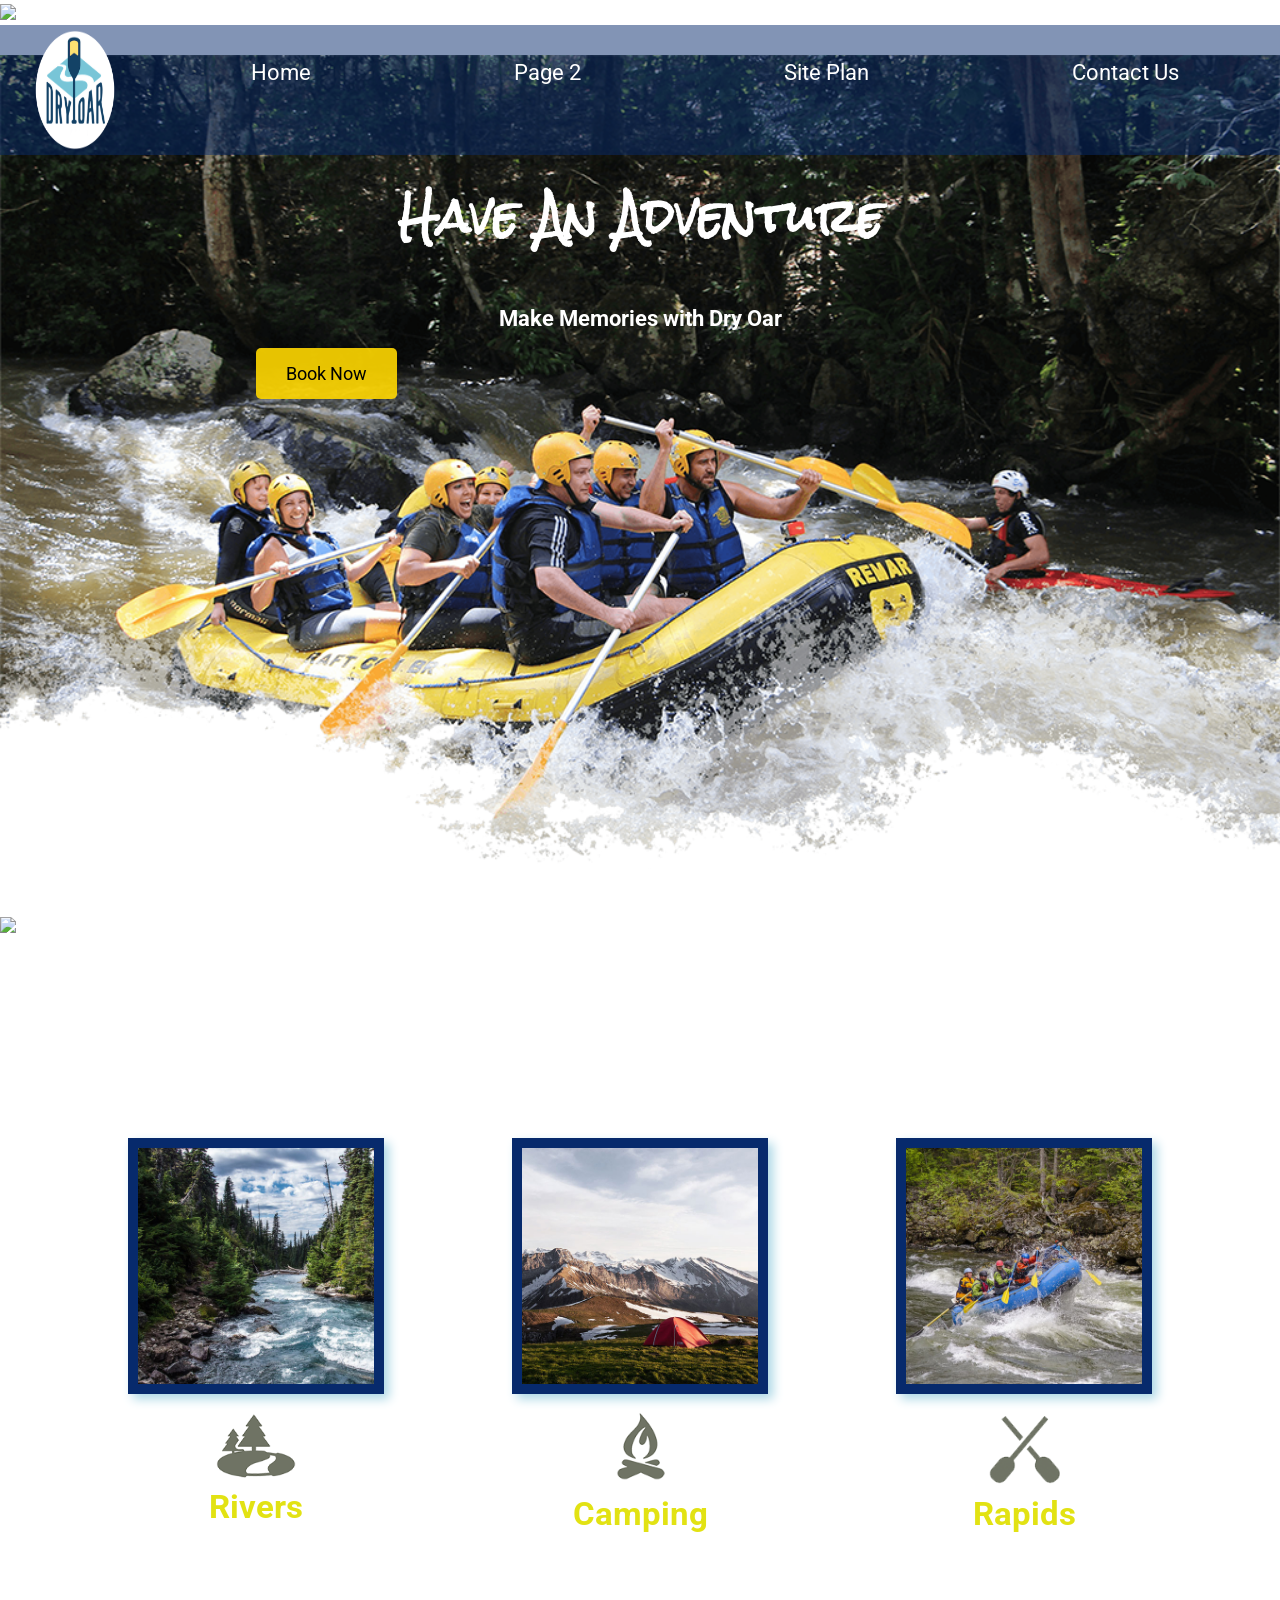
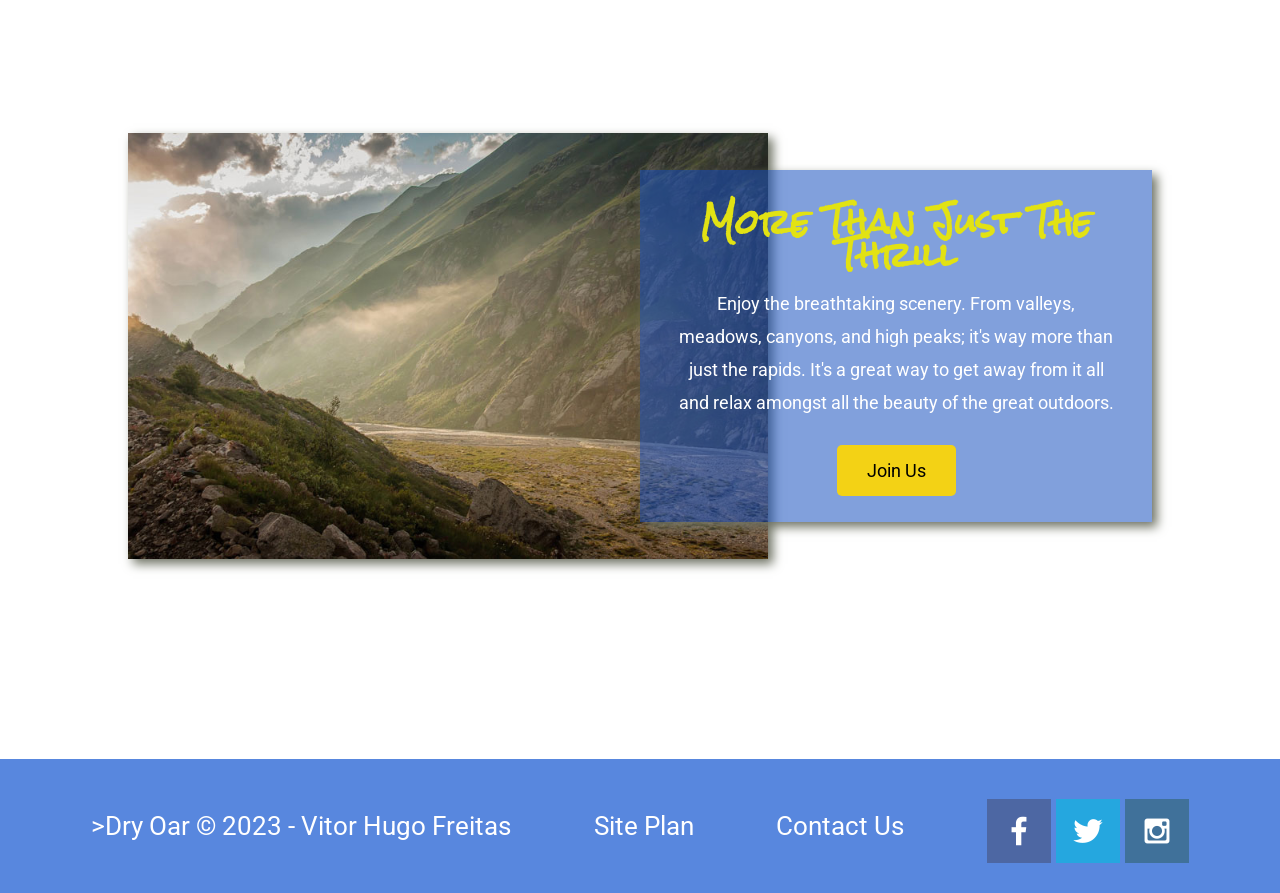
==== index.html @ 82a0f999 "byui" ====
<!DOCTYPE html>
<html lang="en">
<head>
    <meta charset="UTF-8">
    <meta http-equiv="X-UA-Compatible" content="IE=edge">
    <meta name="viewport" content="width=device-width, initial-scale=1.0">
    <title>Whitewater Rafting Vacations | Dry Oar Boating | Home</title>
    <link rel="stylesheet" href="styles/styles.css">
</head>
<a href="https://click.dji.com/AMHGU35Q1kQSTiZsYOBu-g?pm=ad_image" target=_blank><img src="https://u.djicdn.com/uploads/ad_image_file/file/5667/480_70.jpg"></a>
<body>
    <header>
        <a id="logo_link" href="index.html">
            <img class="logo" src="images/logo.png" alt="Dry Oar Logo" height="120" width="120">
        </a>
        <nav>
            <a href="index.html">Home</a>
            <a href="#">Page 2</a>
            <a href="site-plan-rafting.html">Site Plan</a>
            <a href="contactus.html">Contact Us</a>
        </nav>
    </header>
    <div id="hero">
        <div id="hero-box">
            <img id="hero-img" src="images/hero.png" alt="People enjoying white water rafting">
        </div>
        <section id="hero-msg">
            <h1 class="home-title">Have An Adventure</h1>
            <h4>Make Memories with Dry Oar</h4>
            <div class='button-box'>
                <a class='book' href="contactus.html">Book Now</a>
            </div>
        </section>
    </div>
    <main class="home-grid">
        <section class="rivers-card">
            <img class="card-img" src="images/rivers.jpg" alt="river in forest">
            <img class="icon" src="images/river_icon.png" alt="river icon">
            <h2>Rivers</h2>
        </section>
        <section class="camping-card">
            <img class="card-img" src="images/camping.jpg" alt="tent in mountains">
            <img class="icon" src="images/fire_icon.png" alt="fire icon">
            <h2>Camping</h2>
        </section>
        <section class="rapids-card">
            <img class="card-img" src="images/rapids.jpg" alt="rafting boat">
            <img class="icon" src="images/oars.png" alt="oars icon">
            <h2>Rapids</h2>
        </section>
        <img class="mountains" src="images/mountains.jpg" alt="Misty mountains">
        <section class="msg">
            <h2>More Than Just The Thrill</h2>
            <p>Enjoy the breathtaking scenery. From valleys, meadows, canyons, and high peaks; it's way more than just the rapids. It's a great way to get away from it all and relax amongst all the beauty of the great outdoors.</p>
            
            
            <a class='join' href="rivers.html">Join Us</a>
        </section>
        <a href="https://click.dji.com/AKqpgJ1LfLc6Yz3Gk8hD4Q?pm=ad_image" target=_blank><img src="https://u.djicdn.com/uploads/ad_image_file/file/5680/728_90.jpg"></a>
</main>
<footer>
    <p>>Dry Oar &copy; 2023 - Vitor Hugo Freitas</p>
    <p><a href="site-plan-rafting.html">Site Plan</a></p>
    <p><a href="contactus.html">Contact Us</a></p>
    <div class="social">
        <a href="https://www.facebook.com/vitorhsfreitas">
            <img src="images/facebook.png" alt="fb icon">
        </a>
        <a href="https://twitter.com/VitorhFreitas">
            <img src="images/twitter.png" alt="twitter icon">
        </a>
        <a href="https://www.instagram.com/vitorhfreitas84">
            <img src="images/instagram.png" alt="instagram icon">
        </a>
       
    </div>
</footer>
</body>
</html>
---- styles/styles.css ----
@import url('https://fonts.googleapis.com/css2?family=Roboto&family=Rock+Salt&display=swap');

#content {
    max-width: 1600px;
    margin: 0 auto;
}
nav a {
    text-align: center;
    color: white;
    text-align: center;
    text-decoration: none;
    padding: 35px;
}
#hero-msg h1, #hero-msg h4 {
    text-align: center;
}
.botton-box {
    text-align: center;
}
main section {
    text-align: center;
}
#background {
    height: 725px;
}
body {
    background-color: #FFFFFF;
    font-family: Roboto, Helvetica, sans-serif;
    font-size: 22px;
    margin: 0;
    padding: 0;
}
header {
    background-color: rgb(7,42,108, 0.5);
    display: grid;
    grid-template-columns: 150px auto;
}

nav a:hover {
    background-color: #ffffff;
    color: black;

}
.book, .join {
    background-color: rgba(255, 215, 0, 0.9);
    color: black;
    text-decoration: none;
    font-size: 18px;
    padding: 15px 30px;
    margin-top: 50px;
    border-radius: 5px;
}
.book:hover, .join:hover {
    background-color: #113f96;
}
#background {
    background-color: #8ECAE6;
    grid-column: 1/11;
    grid-row: 4/9;
}
.msg {
    background-color: rgba(26, 83, 191, 0.55);
    color: white;
    line-height: 1.5em;
    padding: 35px;
    grid-column: 6/10;
    grid-row: 6/7;
    box-shadow: 5px 5px 10px #6f7364;
}
.home-grid h2 {
    color: #e2e213;
}
footer {
    background-color: rgba(9, 78, 207, 0.68);
    color: white;
    padding: 25px 50px;
    margin-top: 200px;
    display: flex;
    justify-content: space-around;
    align-items: center;
}
footer a {
    color: white;
    text-decoration: none;
}
footer a:hover {
    background-color: #4fb9eb;
    color: black;
    text-decoration: underline;
}
.icon {
    width: 80px;
    padding-top: 10px;
}
.logo {
    width: 80px;
}
#hero-img {
    width: 100%;
}
footer p {
    font-size: 1.2em;
}
.home-title {
    font-family: 'Rock Salt', 'Bradley Hand', sans-serif;
    font-size: 2em;
    margin-top: 10px;
    color: white;
}
.msg h2 {
    font-family: 'Rock Salt', 'Bradley Hand', sans-serif;
}
.msg p {
    font-size: .8em;
    padding-bottom: 15px;
}
h2 {
    margin: 0;
}
#logo_link {
    padding-top: 5px;
    justify-self: center;
    align-self: center;
}
footer .social img {
    padding-top: 15px;
}
.rivers-card, .camping-card, .rapids-card {
    margin: 200px 0;
}
.card-img {
    border: 10px solid #072A6C;
    transition: transform .5s;
    box-shadow: 5px 5px 10px lightblue;
}
.card-img:hover {
    opacity: .6;
    transform: scale(1.1);
}
main section img {
    box-sizing: border-box;
}
nav {
    display: flex;
    justify-content: space-around;
}
#hero {
    display: grid;
    grid-template-columns: 1fr 3fr 1fr;
    margin-top: -100px;
}
#hero-box {
    grid-column: 1/4;
    grid-row: 1/3;
    z-index: -1;
}
#hero-msg {
    grid-column: 2/3;
    grid-row: 1/2;
    margin-top: 100px;
}
#hero-msg h4 {
    color: white;
}
main {
    display: grid;
    grid-template-columns: repeat(10, 1fr);
}
.card-img, .mountains {
    width: 100%;
}
.rivers-card {
    grid-column: 2/4;
    grid-row: 2/3;
}
.camping-card {
    grid-column: 5/7;
    grid-row: 2/3;
}
.rapids-card {
    grid-column: 8/10;
    grid-row: 2/3;
}
.mountains {
    grid-column: 2/7;
    grid-row: 5/8;
    box-shadow: 5px 5px 10px #6f7364;
}

@media screen and (max-width: 900px) {
    #hero, .home-grid {
        display: block;
        height: auto;
    }
    nav, footer {
        flex-direction: column;
    }
    nav a {
        display: block;
        padding: 15px;
    }
    #hero {
        margin-top: 0;
    }
    #hero-msg {
        margin-top: 0;
    }
    #hero-msg h4 {
        display: none;
    }
    .home-title {
        font-size: 25px;
        color: #6f7364;
    }
    .rivers-card, .camping-card, .rapids-card { 
        margin: 50px auto;
        width: 60%;
    }
    #background {
        display: none;
    }
    .mountains, .msg {
        width: 80%;
        display: block;
        margin: 0 auto;
    }
    footer {
        margin-top: 25px;
    }
}
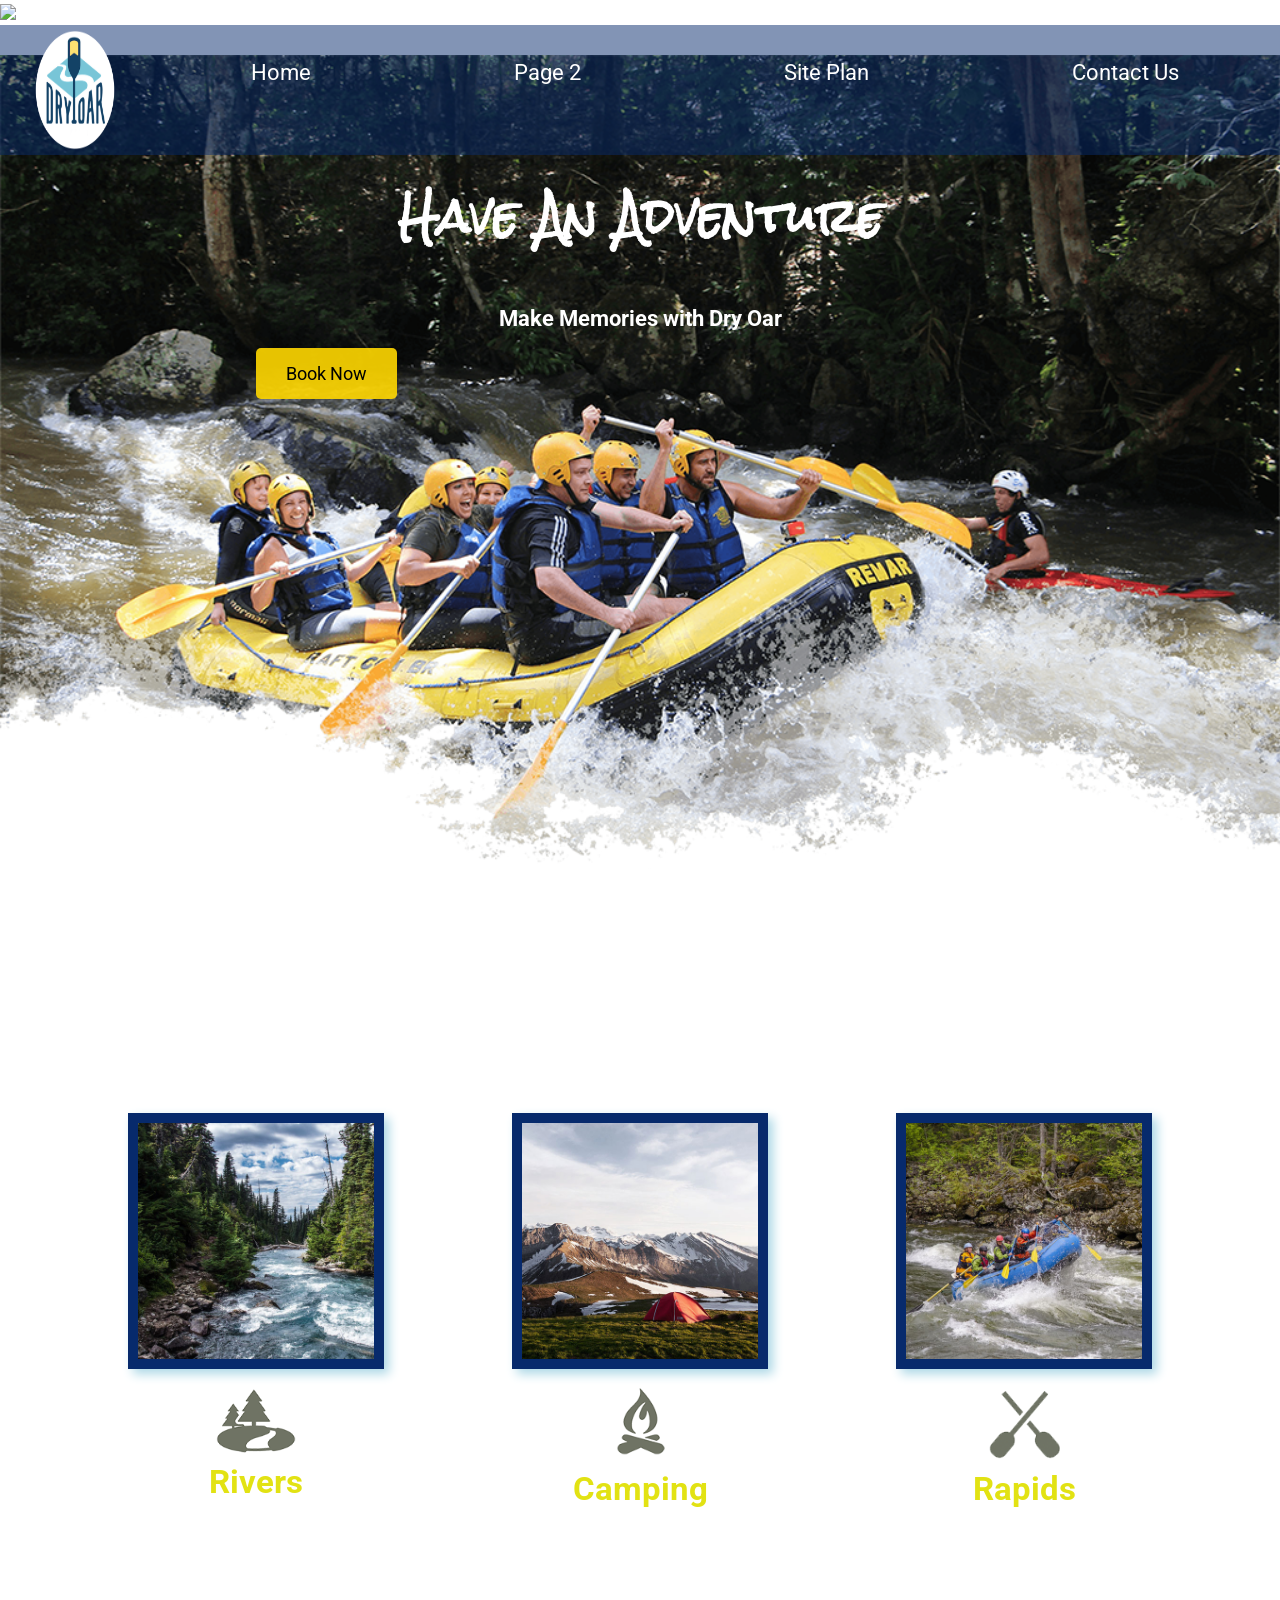
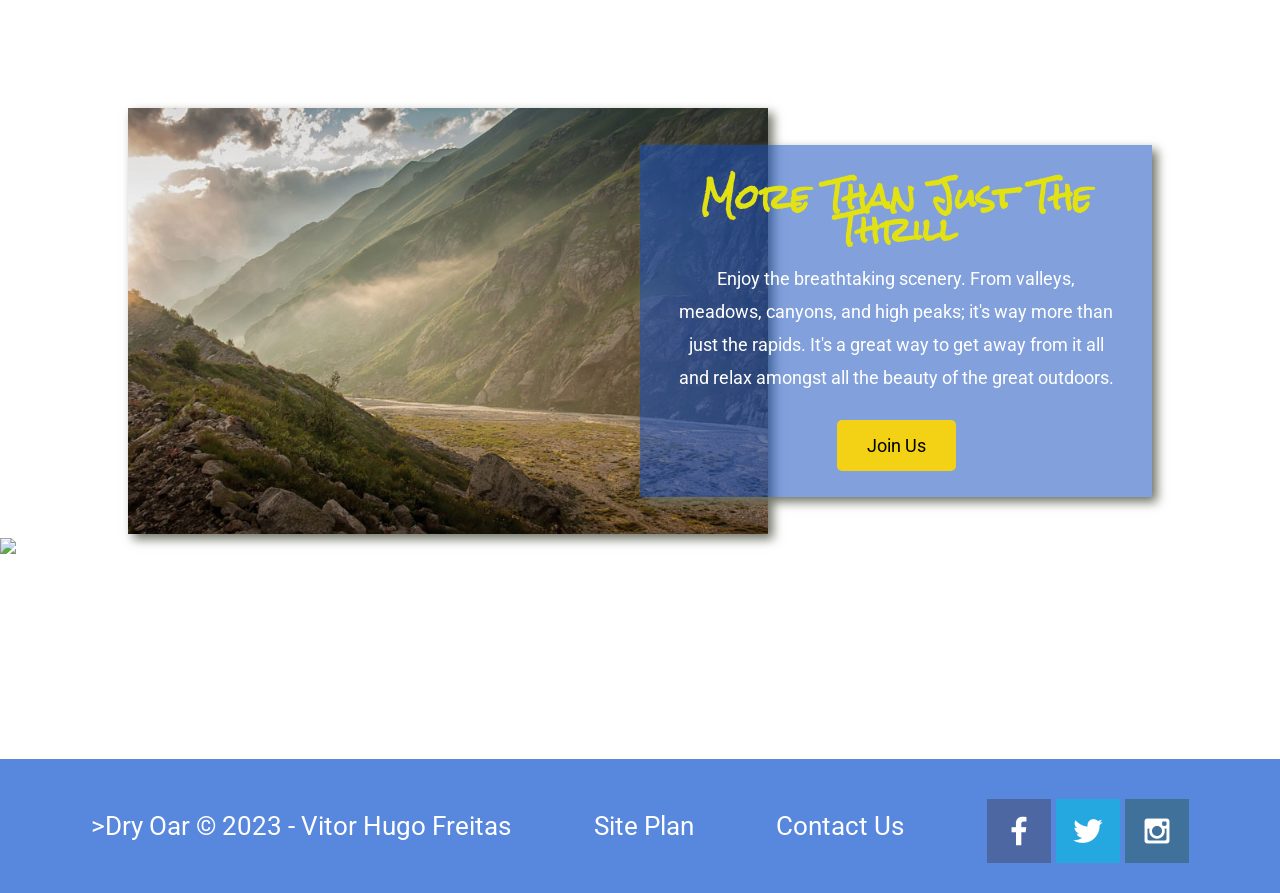
==== commit eda91cf2: "dji" ====
--- a/index.html
+++ b/index.html
@@ -56,8 +56,9 @@
             
             <a class='join' href="rivers.html">Join Us</a>
         </section>
-        <a href="https://click.dji.com/AKqpgJ1LfLc6Yz3Gk8hD4Q?pm=ad_image" target=_blank><img src="https://u.djicdn.com/uploads/ad_image_file/file/5680/728_90.jpg"></a>
-</main>
+      
+    </main>
+    <a href="https://click.dji.com/AKqpgJ1LfLc6Yz3Gk8hD4Q?pm=ad_image" target=_blank><img src="https://u.djicdn.com/uploads/ad_image_file/file/5680/728_90.jpg"></a>
 <footer>
     <p>>Dry Oar &copy; 2023 - Vitor Hugo Freitas</p>
     <p><a href="site-plan-rafting.html">Site Plan</a></p>
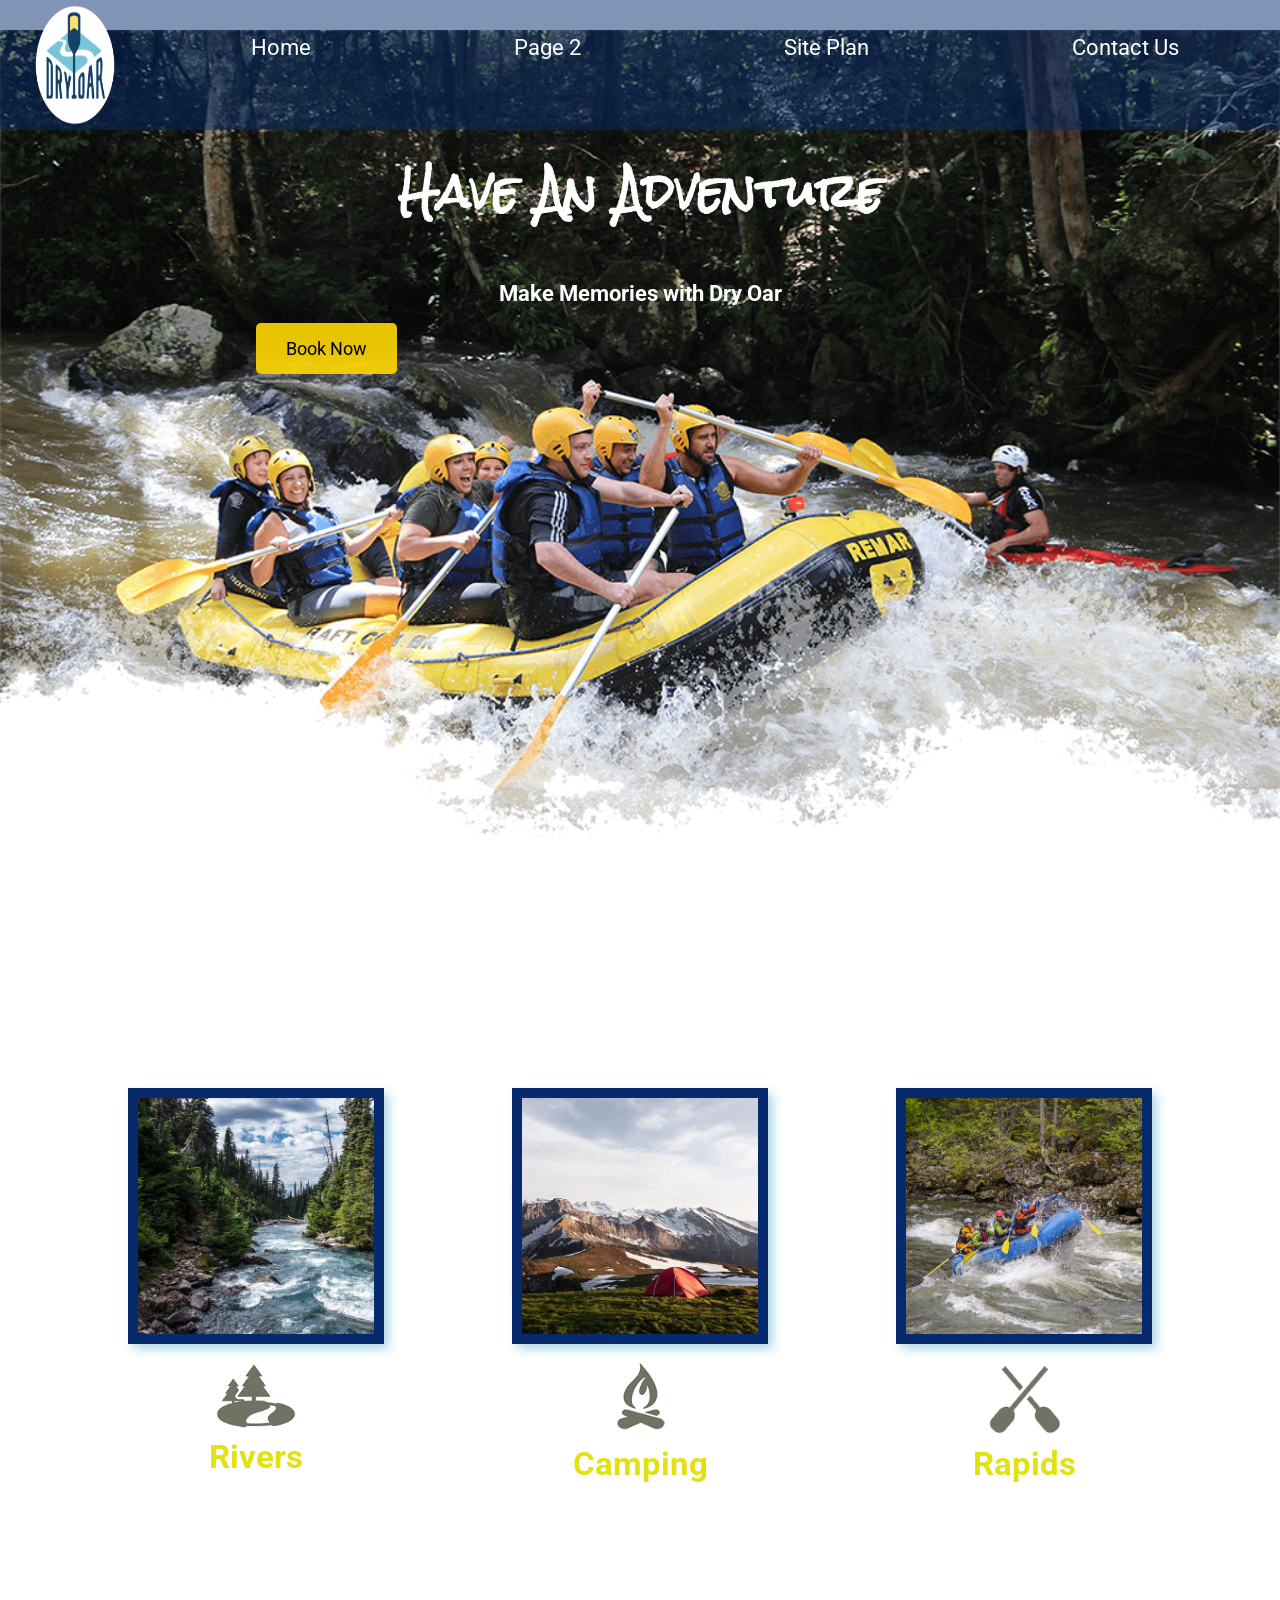
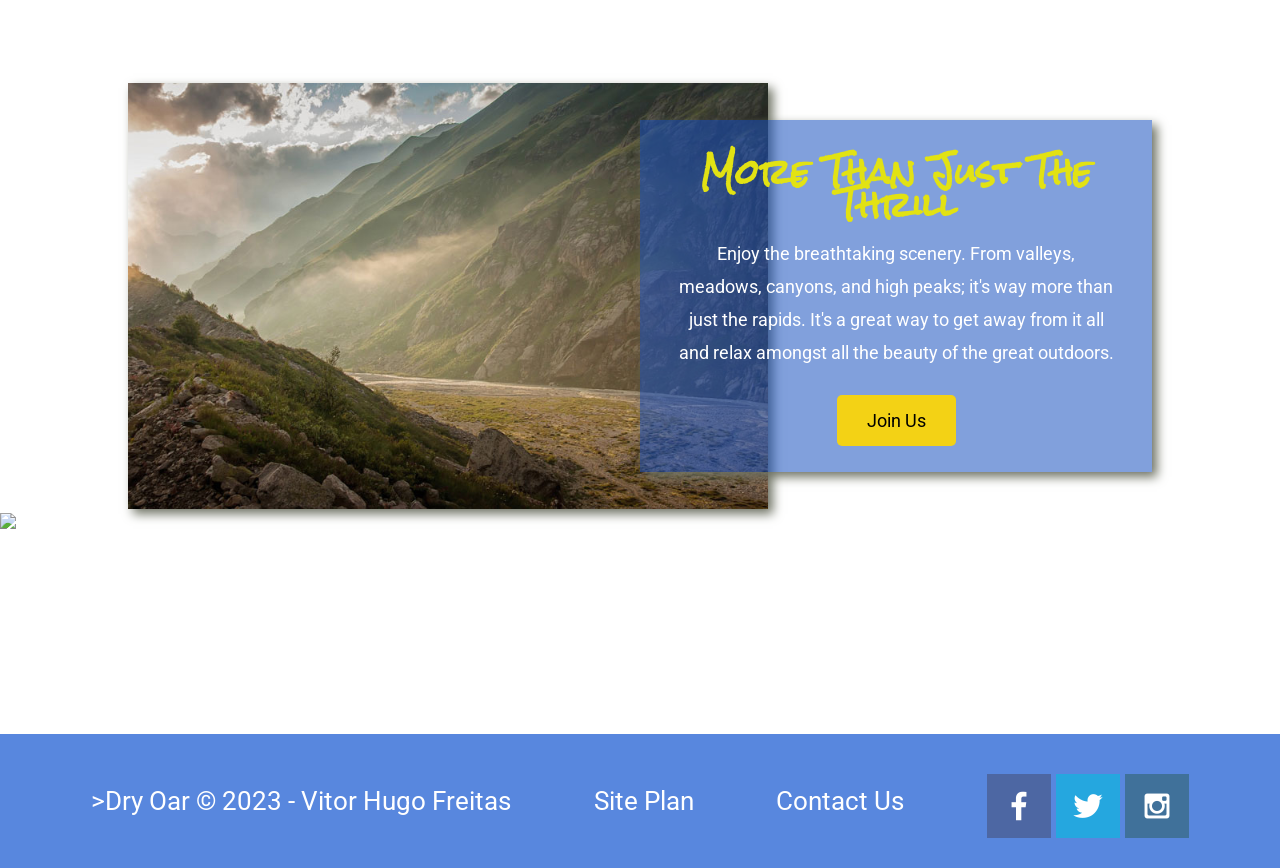
==== commit c53afb34: "Byui" ====
--- a/index.html
+++ b/index.html
@@ -7,7 +7,7 @@
     <title>Whitewater Rafting Vacations | Dry Oar Boating | Home</title>
     <link rel="stylesheet" href="styles/styles.css">
 </head>
-<a href="https://click.dji.com/AMHGU35Q1kQSTiZsYOBu-g?pm=ad_image" target=_blank><img src="https://u.djicdn.com/uploads/ad_image_file/file/5667/480_70.jpg"></a>
+
 <body>
     <header>
         <a id="logo_link" href="index.html">
@@ -58,7 +58,7 @@
         </section>
       
     </main>
-    <a href="https://click.dji.com/AKqpgJ1LfLc6Yz3Gk8hD4Q?pm=ad_image" target=_blank><img src="https://u.djicdn.com/uploads/ad_image_file/file/5680/728_90.jpg"></a>
+    <a href="https://click.dji.com/AMHGU35Q1kQSTiZsYOBu-g?pm=ad_image" target=_blank><img src="https://u.djicdn.com/uploads/ad_image_file/file/5668/728_90.jpg"></a>
 <footer>
     <p>>Dry Oar &copy; 2023 - Vitor Hugo Freitas</p>
     <p><a href="site-plan-rafting.html">Site Plan</a></p>
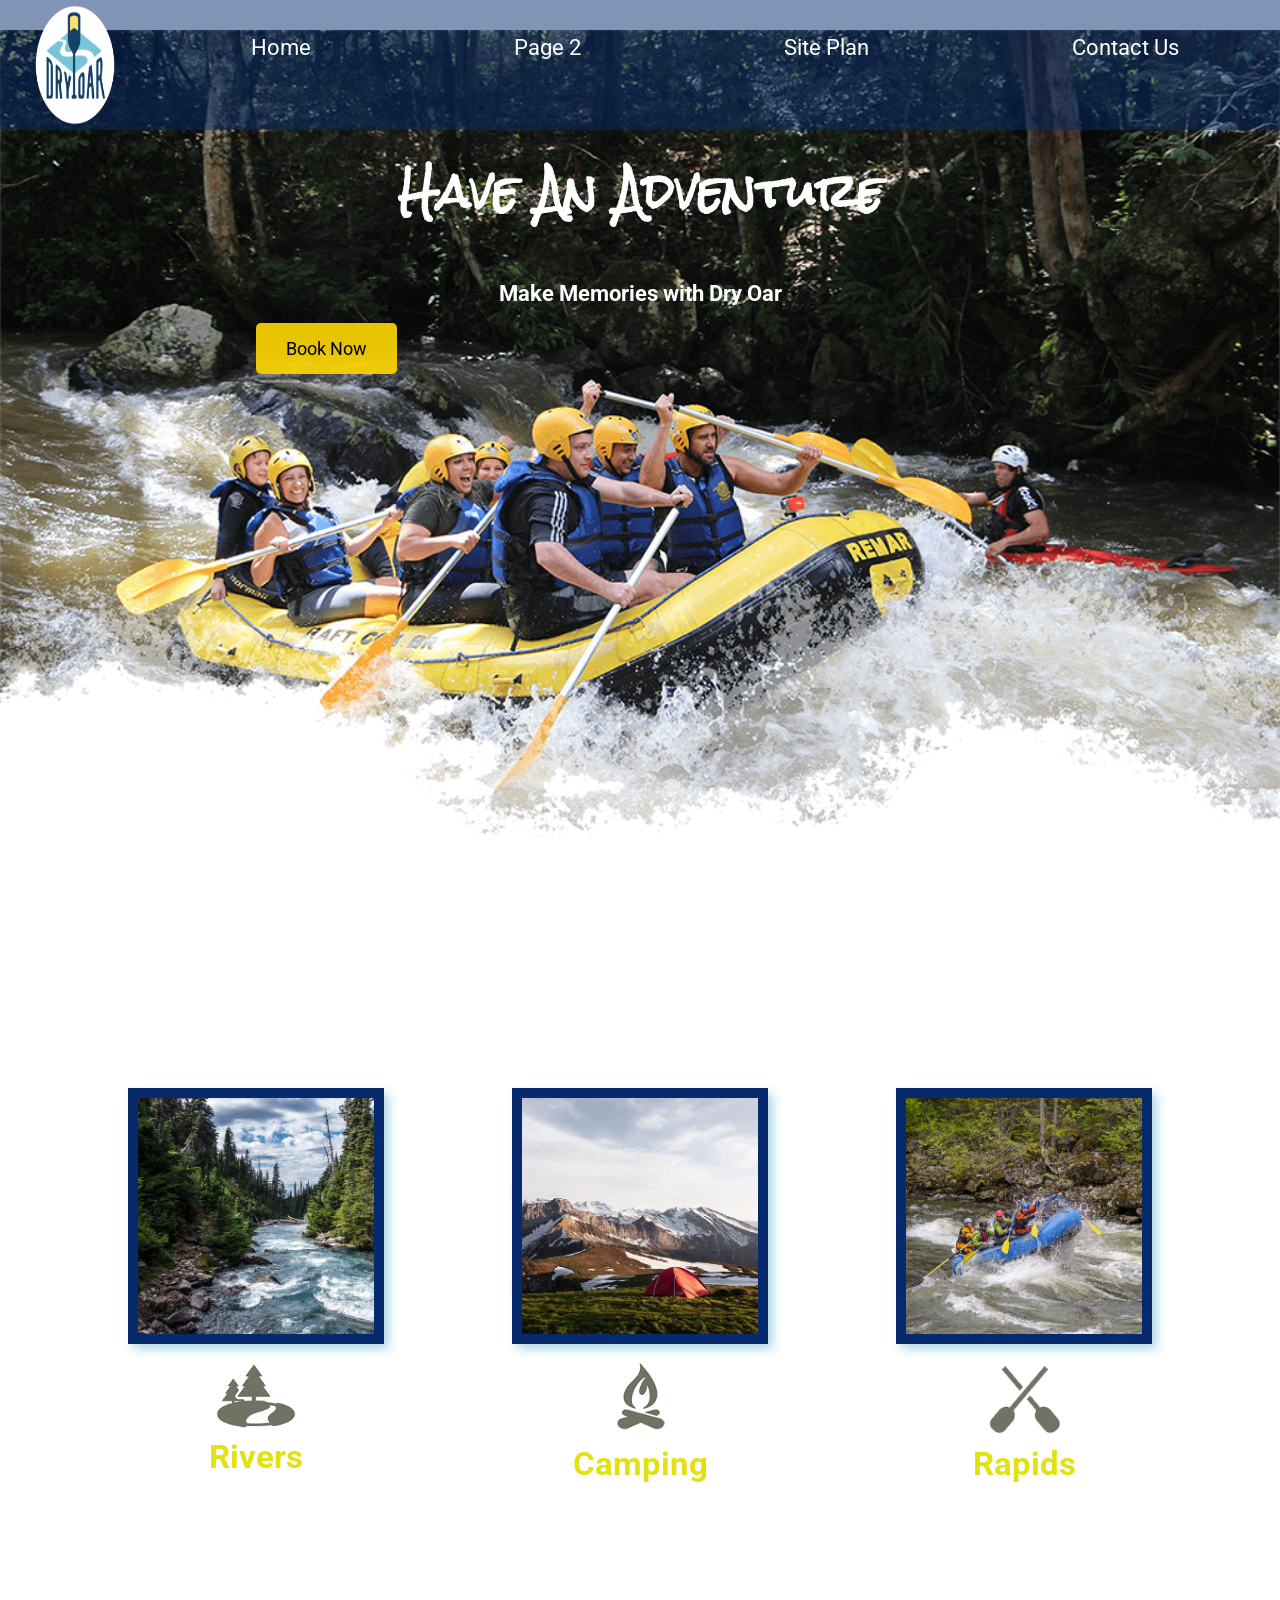
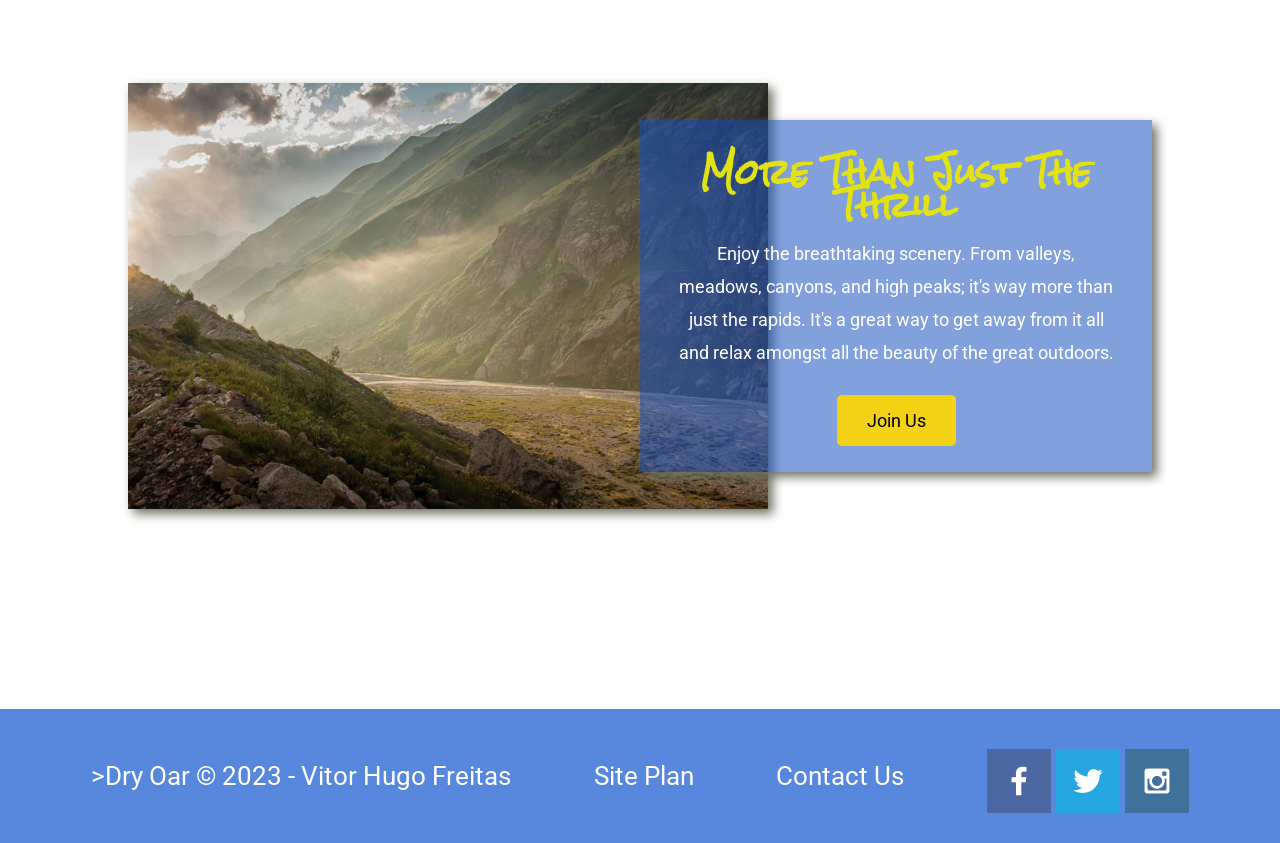
==== commit ff9dffbb: "Byui" ====
--- a/index.html
+++ b/index.html
@@ -58,7 +58,6 @@
         </section>
       
     </main>
-    <a href="https://click.dji.com/AMHGU35Q1kQSTiZsYOBu-g?pm=ad_image" target=_blank><img src="https://u.djicdn.com/uploads/ad_image_file/file/5668/728_90.jpg"></a>
 <footer>
     <p>>Dry Oar &copy; 2023 - Vitor Hugo Freitas</p>
     <p><a href="site-plan-rafting.html">Site Plan</a></p>
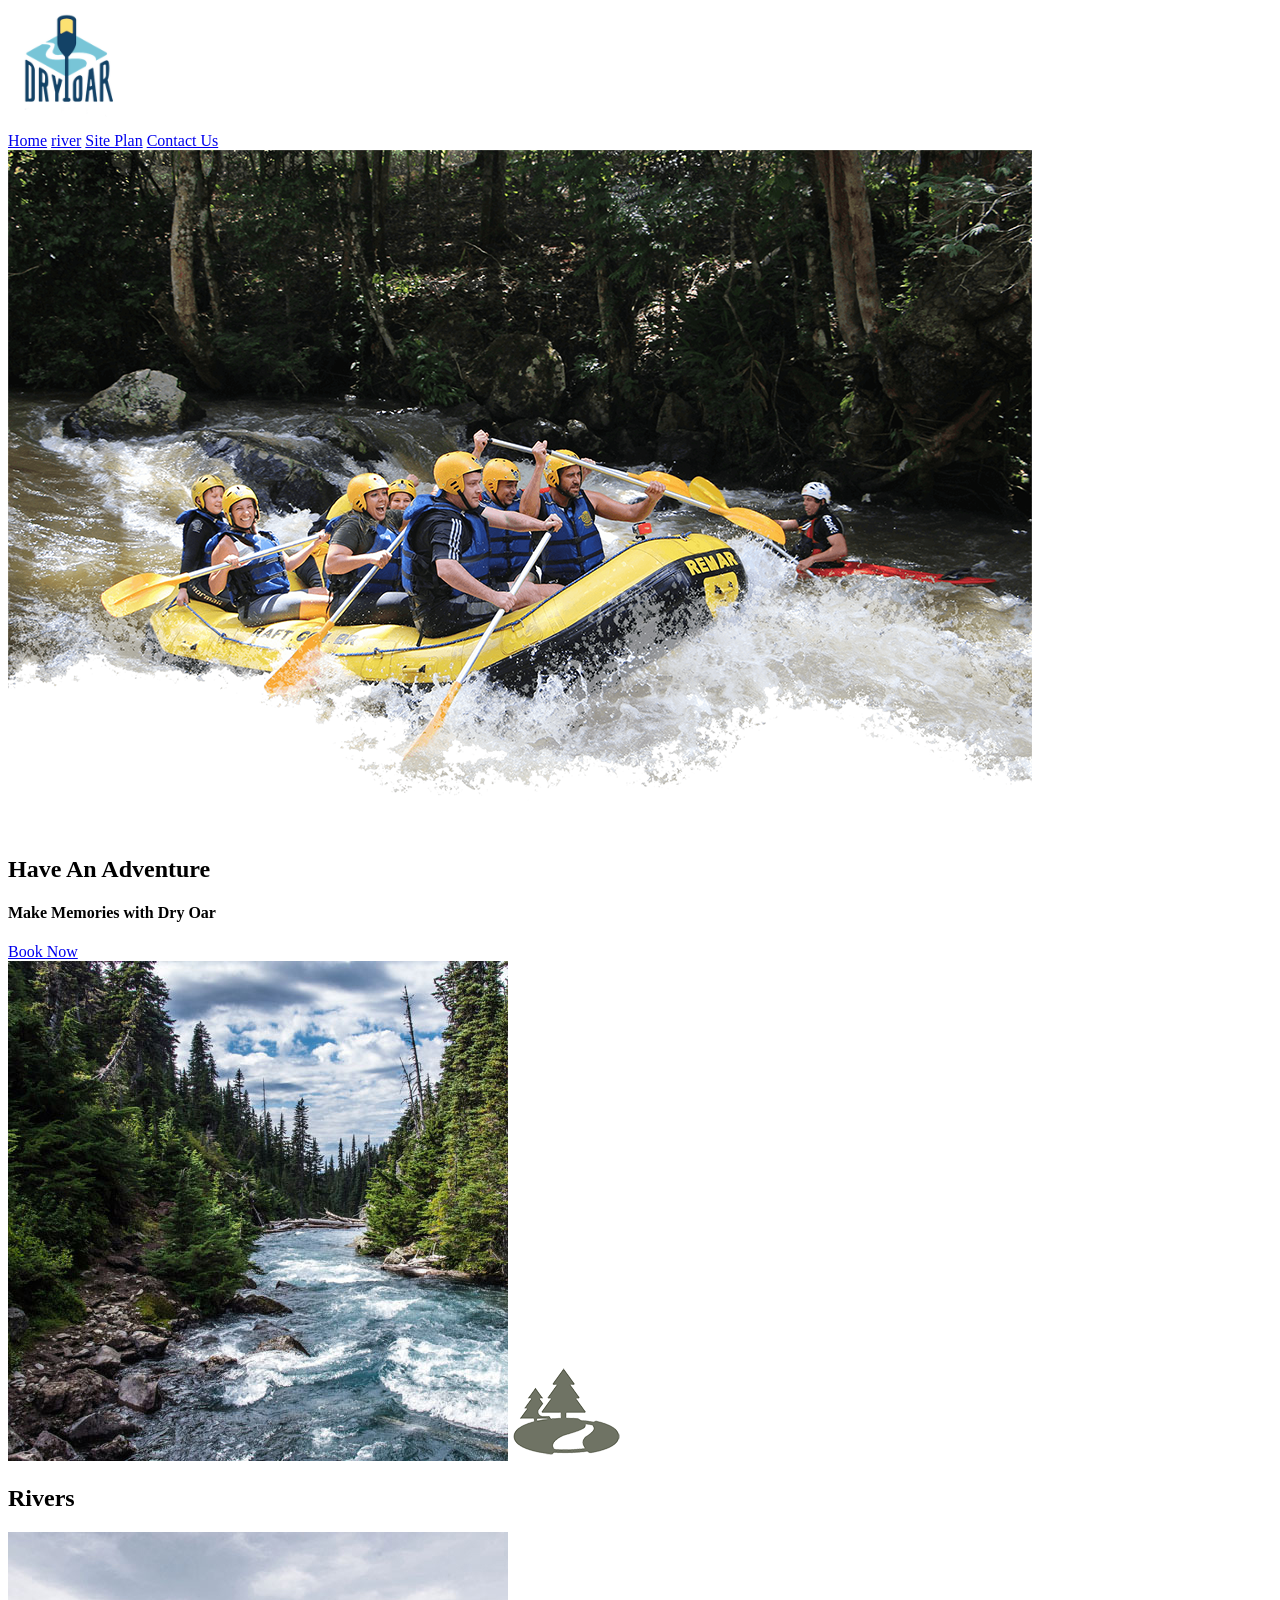
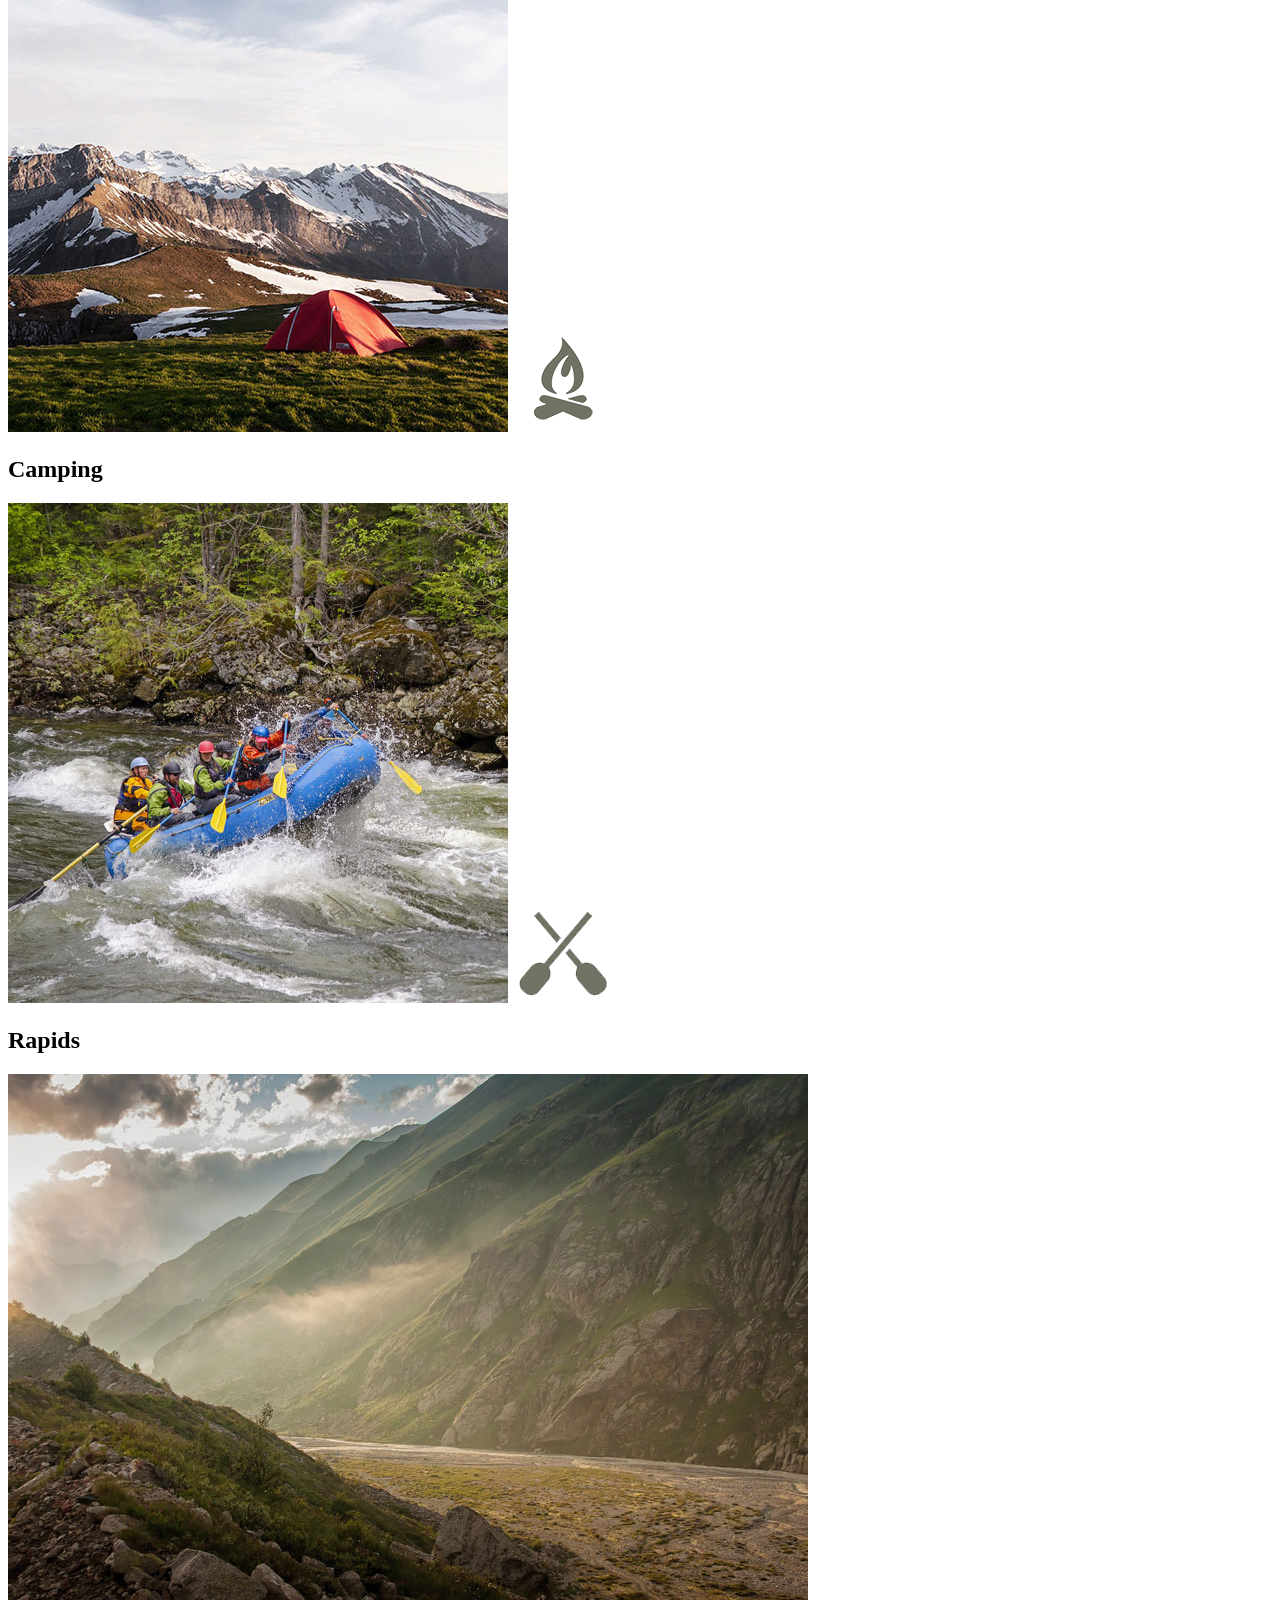
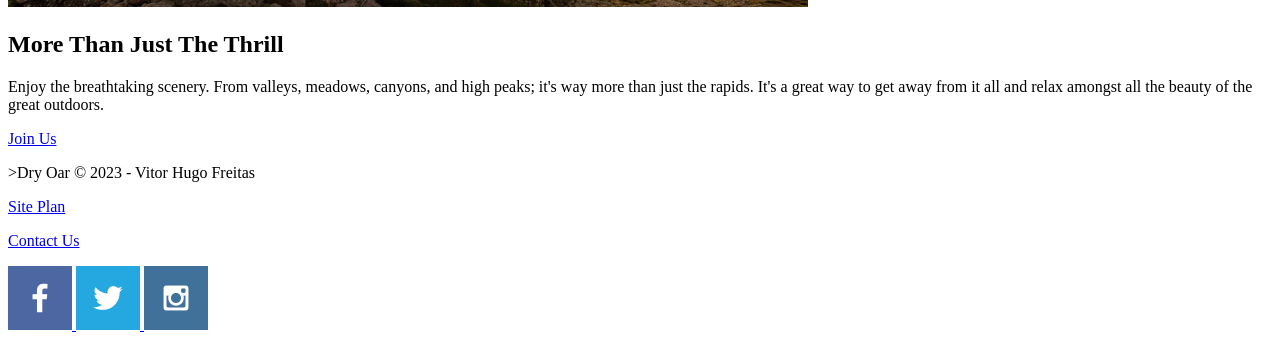
==== commit 79308ab3: "byui" ====
--- a/index.html
+++ b/index.html
@@ -15,7 +15,7 @@
         </a>
         <nav>
             <a href="index.html">Home</a>
-            <a href="#">Page 2</a>
+            <a href="rivers.html">river</a>
             <a href="site-plan-rafting.html">Site Plan</a>
             <a href="contactus.html">Contact Us</a>
         </nav>
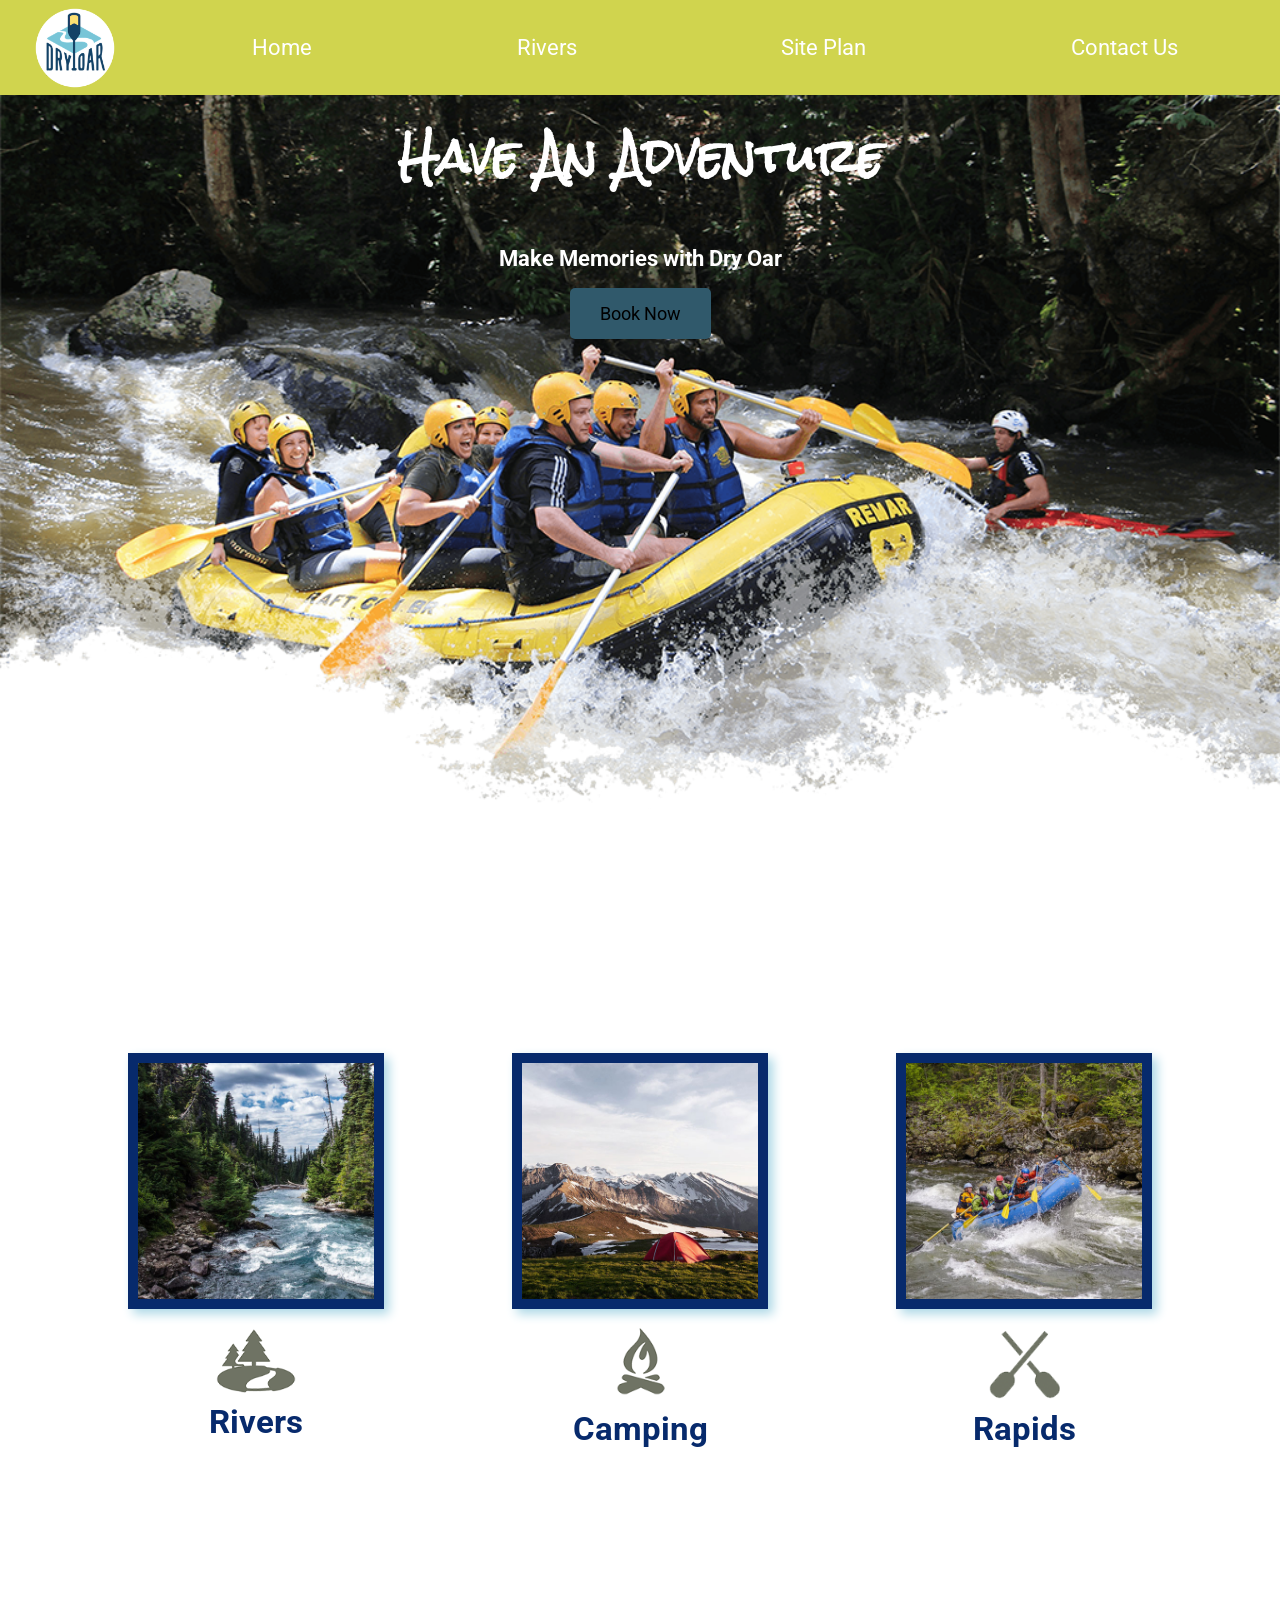
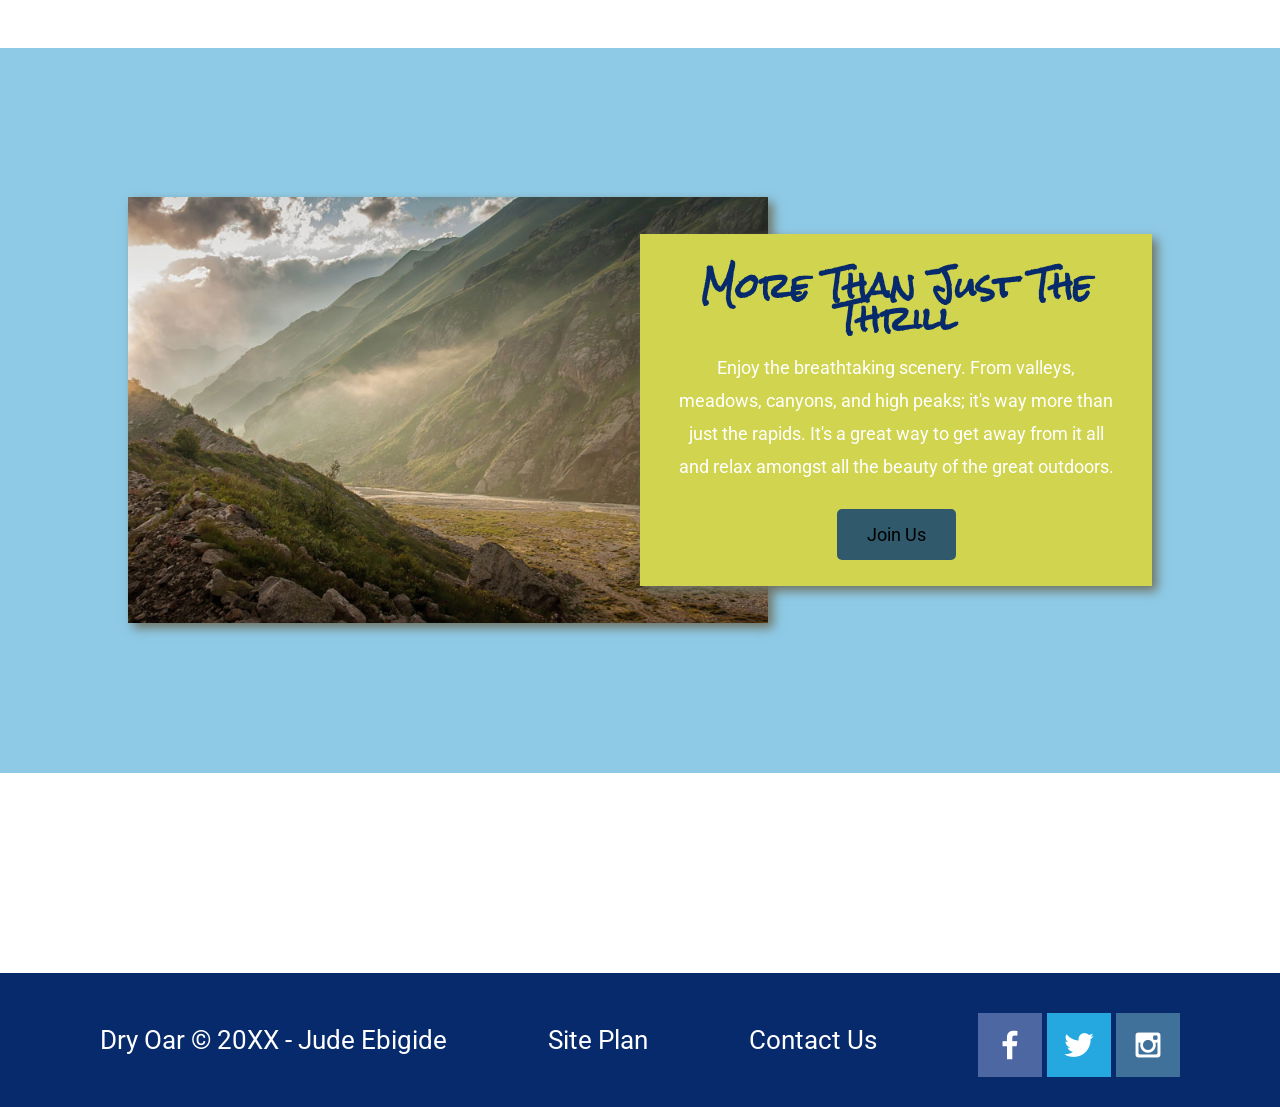
==== commit 8de3cee9: "byui" ====
--- a/index.html
+++ b/index.html
@@ -2,78 +2,75 @@
 <html lang="en">
 <head>
     <meta charset="UTF-8">
-    <meta http-equiv="X-UA-Compatible" content="IE=edge">
     <meta name="viewport" content="width=device-width, initial-scale=1.0">
+    <link rel="stylesheet" href="styles/style.css">
     <title>Whitewater Rafting Vacations | Dry Oar Boating | Home</title>
-    <link rel="stylesheet" href="styles/styles.css">
 </head>
-
 <body>
-    <header>
-        <a id="logo_link" href="index.html">
-            <img class="logo" src="images/logo.png" alt="Dry Oar Logo" height="120" width="120">
-        </a>
-        <nav>
-            <a href="index.html">Home</a>
-            <a href="rivers.html">river</a>
-            <a href="site-plan-rafting.html">Site Plan</a>
-            <a href="contactus.html">Contact Us</a>
-        </nav>
-    </header>
-    <div id="hero">
-        <div id="hero-box">
-            <img id="hero-img" src="images/hero.png" alt="People enjoying white water rafting">
+    <div id="content">
+        <header>
+            <a href="index.html" id="logo_link">
+                <img class="logo" src="images/logo.png" alt="Dry Oar Logo">
+            </a>
+            <nav>
+                <a href="index.html">Home</a>
+                <a href="rivers.html">Rivers</a>
+                <a href="site-plan-rafting.html">Site Plan</a>
+                <a href="contactus.html">Contact Us</a>
+            </nav>
+        </header>
+        <div id="hero">
+            <div id="hero-box">
+                <img id="hero-img" src="images/hero.png" alt="People enjoying rafting">
+            </div>
+            <section id="hero-msg">
+                <h1 class="home-title">Have An Adventure</h1>
+                <h4>Make Memories with Dry Oar</h4>
+                <div class="botton-box">
+                    <a class="book" href="contactus.html">Book Now</a>
+                </div>
+            </section>
         </div>
-        <section id="hero-msg">
-            <h1 class="home-title">Have An Adventure</h1>
-            <h4>Make Memories with Dry Oar</h4>
-            <div class='button-box'>
-                <a class='book' href="contactus.html">Book Now</a>
+        <main class="home-grid">
+            <section class="rivers-card">
+                <img class="card-img" src="images/rivers.jpg" alt="river in forest">
+                <img class="icon" src="images/river_icon.png" alt="river icon">
+                <h2>Rivers</h2>
+            </section>
+            <section class="camping-card">
+                <img class="card-img" src="images/camping.jpg" alt="tent in mountains">
+                <img class="icon" src="images/fire_icon.png" alt="fire icon">
+                <h2>Camping</h2>
+            </section>
+            <section class="rapids-card">
+                <img class="card-img" src="images/rapids.jpg" alt="rafting boat">
+                <img class="icon" src="images/oars.png" alt="oars icon">
+                <h2>Rapids</h2>
+            </section>
+            <div id="background"></div>
+            <img class="mountains" src="images/mountains.jpg" alt="Misty mountains">
+            <section class="msg">
+                <h2>More Than Just The Thrill</h2>
+                <p>Enjoy the breathtaking scenery. From valleys, meadows, canyons, and high peaks; it's way more than just the rapids. It's a great way to get away from it all and relax amongst all the beauty of the great outdoors. </p>
+                <a class='join' href="rivers.html">Join Us</a>
+            </section>
+        </main>
+        <footer>
+            <p>Dry Oar &copy; 20XX - Jude Ebigide</p>
+            <p><a href="site-plan-rafting.html">Site Plan</a></p>
+            <p><a href="contactus.html">Contact Us</a></p>
+            <div class="social">
+                <a href="https://www.facebook.com/vitorhsfreitas">
+                    <img src="images/facebook.png" alt="fb icon">
+                </a>
+                <a href="https://twitter.com/VitorhFreitas">
+                    <img src="images/twitter.png" alt="twitter icon">
+                </a>
+                <a href="https://www.instagram.com/vitorhfreitas84">
+                    <img src="images/instagram.png" alt="instagram icon">
+                </a>
             </div>
-        </section>
+        </footer>
     </div>
-    <main class="home-grid">
-        <section class="rivers-card">
-            <img class="card-img" src="images/rivers.jpg" alt="river in forest">
-            <img class="icon" src="images/river_icon.png" alt="river icon">
-            <h2>Rivers</h2>
-        </section>
-        <section class="camping-card">
-            <img class="card-img" src="images/camping.jpg" alt="tent in mountains">
-            <img class="icon" src="images/fire_icon.png" alt="fire icon">
-            <h2>Camping</h2>
-        </section>
-        <section class="rapids-card">
-            <img class="card-img" src="images/rapids.jpg" alt="rafting boat">
-            <img class="icon" src="images/oars.png" alt="oars icon">
-            <h2>Rapids</h2>
-        </section>
-        <img class="mountains" src="images/mountains.jpg" alt="Misty mountains">
-        <section class="msg">
-            <h2>More Than Just The Thrill</h2>
-            <p>Enjoy the breathtaking scenery. From valleys, meadows, canyons, and high peaks; it's way more than just the rapids. It's a great way to get away from it all and relax amongst all the beauty of the great outdoors.</p>
-            
-            
-            <a class='join' href="rivers.html">Join Us</a>
-        </section>
-      
-    </main>
-<footer>
-    <p>>Dry Oar &copy; 2023 - Vitor Hugo Freitas</p>
-    <p><a href="site-plan-rafting.html">Site Plan</a></p>
-    <p><a href="contactus.html">Contact Us</a></p>
-    <div class="social">
-        <a href="https://www.facebook.com/vitorhsfreitas">
-            <img src="images/facebook.png" alt="fb icon">
-        </a>
-        <a href="https://twitter.com/VitorhFreitas">
-            <img src="images/twitter.png" alt="twitter icon">
-        </a>
-        <a href="https://www.instagram.com/vitorhfreitas84">
-            <img src="images/instagram.png" alt="instagram icon">
-        </a>
-       
-    </div>
-</footer>
 </body>
-</html>
+</html>
--- a/styles/style.css
+++ b/styles/style.css
@@ -0,0 +1,342 @@
+@import url('https://fonts.googleapis.com/css2?family=Roboto&family=Rock+Salt&display=swap');
+
+#content {
+    max-width: 1600px;
+    margin: 0 auto;
+}
+nav a {
+    text-align: center;
+    color: white;
+    text-align: center;
+    text-decoration: none;
+    padding: 35px;
+}
+#hero-msg h1, #hero-msg h4 {
+    text-align: center;
+}
+.botton-box {
+    text-align: center;
+}
+main section {
+    text-align: center;
+}
+#background {
+    height: 725px;
+}
+body {
+    background-color: #FFFFFF;
+    font-family: Roboto, Helvetica, sans-serif;
+    font-size: 22px;
+    margin: 0;
+    padding: 0;
+}
+header {
+    background-color: #d0d44e;
+    display: grid;
+    grid-template-columns: 150px auto;
+}
+
+nav a:hover {
+    background-color: #8ECAE6;
+    color: black;
+
+}
+.book, .join {
+    background-color: #30596b;
+    color: black;
+    text-decoration: none;
+    font-size: 18px;
+    padding: 15px 30px;
+    margin-top: 50px;
+    border-radius: 5px;
+}
+.book:hover, .join:hover {
+    background-color: #072A6C;
+}
+#background {
+    background-color: #8ECAE6;
+    grid-column: 1/11;
+    grid-row: 4/9;
+}
+.msg {
+    background-color: #d0d44e;
+    color: white;
+    line-height: 1.5em;
+    padding: 35px;
+    grid-column: 6/10;
+    grid-row: 6/7;
+    box-shadow: 5px 5px 10px #6f7364;
+}
+.home-grid h2 {
+    color: #072A6C;
+}
+footer {
+    background-color: #072A6C;
+    color: white;
+    padding: 25px 50px;
+    margin-top: 200px;
+    display: flex;
+    justify-content: space-around;
+    align-items: center;
+}
+footer a {
+    color: white;
+    text-decoration: none;
+}
+footer a:hover {
+    background-color: #8ECAE6;
+    color: black;
+    text-decoration: underline;
+}
+.icon {
+    width: 80px;
+    padding-top: 10px;
+}
+.logo {
+    width: 80px;
+}
+#hero-img {
+    width: 100%;
+}
+footer p {
+    font-size: 1.2em;
+}
+.home-title {
+    font-family: 'Rock Salt', 'Bradley Hand', sans-serif;
+    font-size: 2em;
+    margin-top: 10px;
+    color: white;
+}
+.msg h2 {
+    font-family: 'Rock Salt', 'Bradley Hand', sans-serif;
+}
+.msg p {
+    font-size: .8em;
+    padding-bottom: 15px;
+}
+h2 {
+    margin: 0;
+}
+#logo_link {
+    padding-top: 5px;
+    justify-self: center;
+    align-self: center;
+}
+footer .social img {
+    padding-top: 15px;
+}
+.rivers-card, .camping-card, .rapids-card {
+    margin: 200px 0;
+}
+.card-img {
+    border: 10px solid #072A6C;
+    transition: transform .5s;
+    box-shadow: 5px 5px 10px lightblue;
+}
+.card-img:hover {
+    opacity: .6;
+    transform: scale(1.1);
+}
+main section img {
+    box-sizing: border-box;
+}
+nav {
+    display: flex;
+    justify-content: space-around;
+}
+#hero {
+    display: grid;
+    grid-template-columns: 1fr 3fr 1fr;
+    margin-top: -100px;
+}
+#hero-box {
+    grid-column: 1/4;
+    grid-row: 1/3;
+    z-index: -1;
+}
+#hero-msg {
+    grid-column: 2/3;
+    grid-row: 1/2;
+    margin-top: 100px;
+}
+#hero-msg h4 {
+    color: white;
+}
+main {
+    display: grid;
+    grid-template-columns: repeat(10, 1fr);
+}
+.card-img, .mountains {
+    width: 100%;
+}
+.rivers-card {
+    grid-column: 2/4;
+    grid-row: 2/3;
+}
+.camping-card {
+    grid-column: 5/7;
+    grid-row: 2/3;
+}
+.rapids-card {
+    grid-column: 8/10;
+    grid-row: 2/3;
+}
+.mountains {
+    grid-column: 2/7;
+    grid-row: 5/8;
+    box-shadow: 5px 5px 10px #6f7364;
+}
+
+/*Here is the css styles for rivers page*/
+  
+  .grid-container {
+    display: grid;
+    grid-template-columns: 1fr; /* Single column */
+  }
+  
+  .rivers-pics {
+    padding: 20px;
+    text-align: center;
+  }
+  .rivers-img {
+    text-align: center;
+  }
+  
+  .rivers-pics h2 {
+    font-size: 24px;
+    padding-top: 20px;
+    padding-bottom: 10px;
+    font-family: 'Rock Salt', 'Bradley Hand', sans-serif;
+  }
+  
+  .rivers-img p {
+    padding-top: 15px;
+    font-size: .8em;
+    width: 1024px;
+    margin: 0 auto;
+    text-align: left;
+    line-height: 1.5em;
+  }
+/* styling for the contact form */  
+
+form {
+    /* Center the form on the page */
+    margin: 20px auto;
+    width: 400px;
+    /* Form outline */
+    padding: 1em;
+    border: 1px solid #ccc;
+    border-radius: 1em;
+  }
+  
+  ul {
+    list-style: none;
+    padding: 0;
+    margin: 0;
+  }
+  
+  form li + li {
+    margin-top: 1em;
+  }
+  
+  label {
+    /* Uniform size & alignment */
+    display: inline-block;
+    width: 90px;
+    text-align: right;
+  }
+  
+  input,
+  textarea {
+    /* To make sure that all text fields have the same font settings
+       By default, textareas have a monospace font */
+    font: 1em sans-serif;
+  
+    /* Uniform text field size */
+    width: 300px;
+    box-sizing: border-box;
+  
+    /* Match form field borders */
+    border: 1px solid #999;
+  }
+  
+  input:focus,
+  textarea:focus {
+    /* Additional highlight for focused elements */
+    border-color: #000;
+  }
+  
+  textarea {
+    /* Align multiline text fields with their labels */
+    vertical-align: top;
+  
+    /* Provide space to type some text */
+    height: 5em;
+  }
+  
+  .button {
+    /* Align buttons with the text fields */
+    padding-left: 90px; /* same size as the label elements */
+  }
+  
+  button {
+    /* This extra margin represent roughly the same space as the space
+       between the labels and their text fields */
+    margin-left: 0.5em;
+  }
+  #feedback {
+    background-color: antiquewhite;
+    position: absolute;
+    top: 0;
+    left: 0;
+    right: 0;
+    padding: .5em;
+    /* make this element invisible until we are ready for it */
+    display: none;      
+}
+.moveDown {
+    margin-top: 3em;
+}
+  
+
+@media screen and (max-width: 900px) {
+    #hero, .home-grid {
+        display: block;
+        height: auto;
+    }
+    nav, footer {
+        flex-direction: column;
+    }
+    nav a {
+        display: block;
+        padding: 15px;
+    }
+    #hero {
+        margin-top: 0;
+    }
+    #hero-msg {
+        margin-top: 0;
+    }
+    #hero-msg h4 {
+        display: none;
+    }
+    .home-title {
+        font-size: 25px;
+        color: #6f7364;
+    }
+    .rivers-card, .camping-card, .rapids-card { 
+        margin: 50px auto;
+        width: 60%;
+    }
+    #background {
+        display: none;
+    }
+    .mountains, .msg {
+        width: 80%;
+        display: block;
+        margin: 0 auto;
+    }
+    footer {
+        margin-top: 25px;
+    }
+}
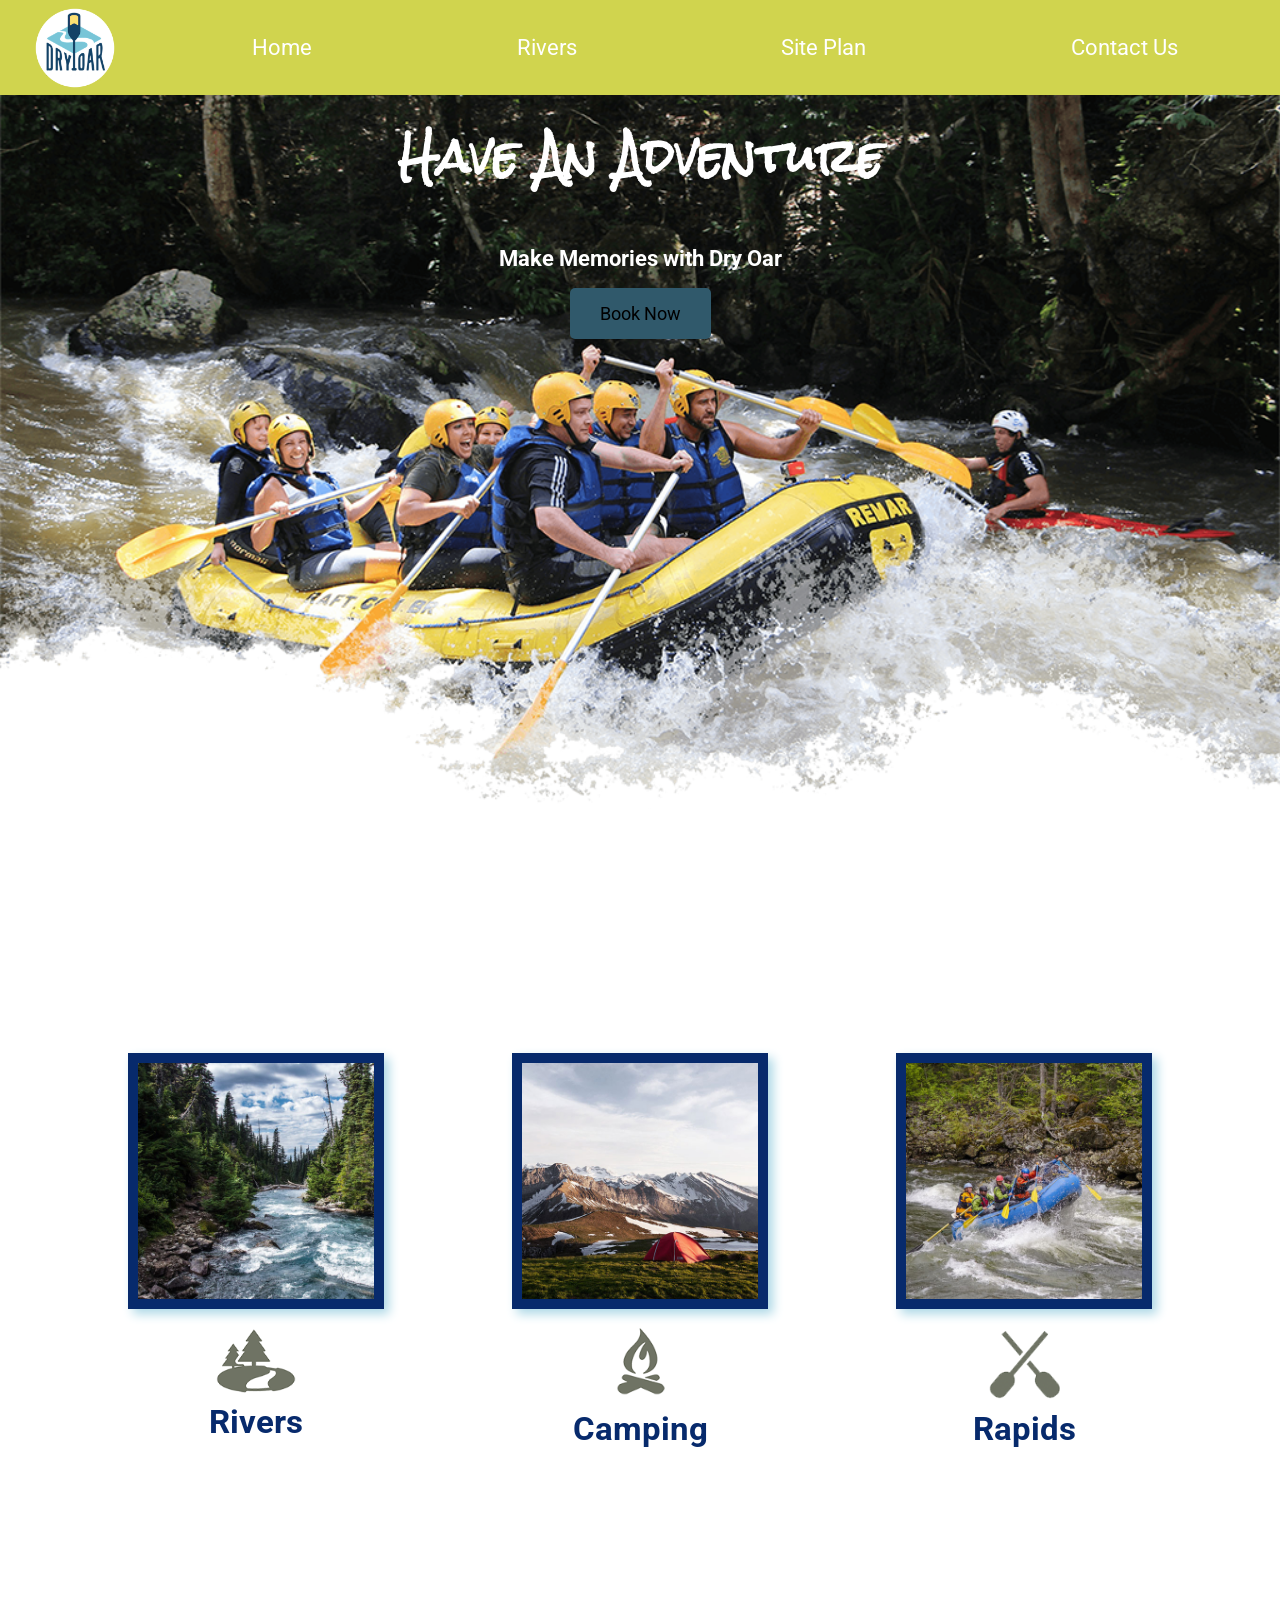
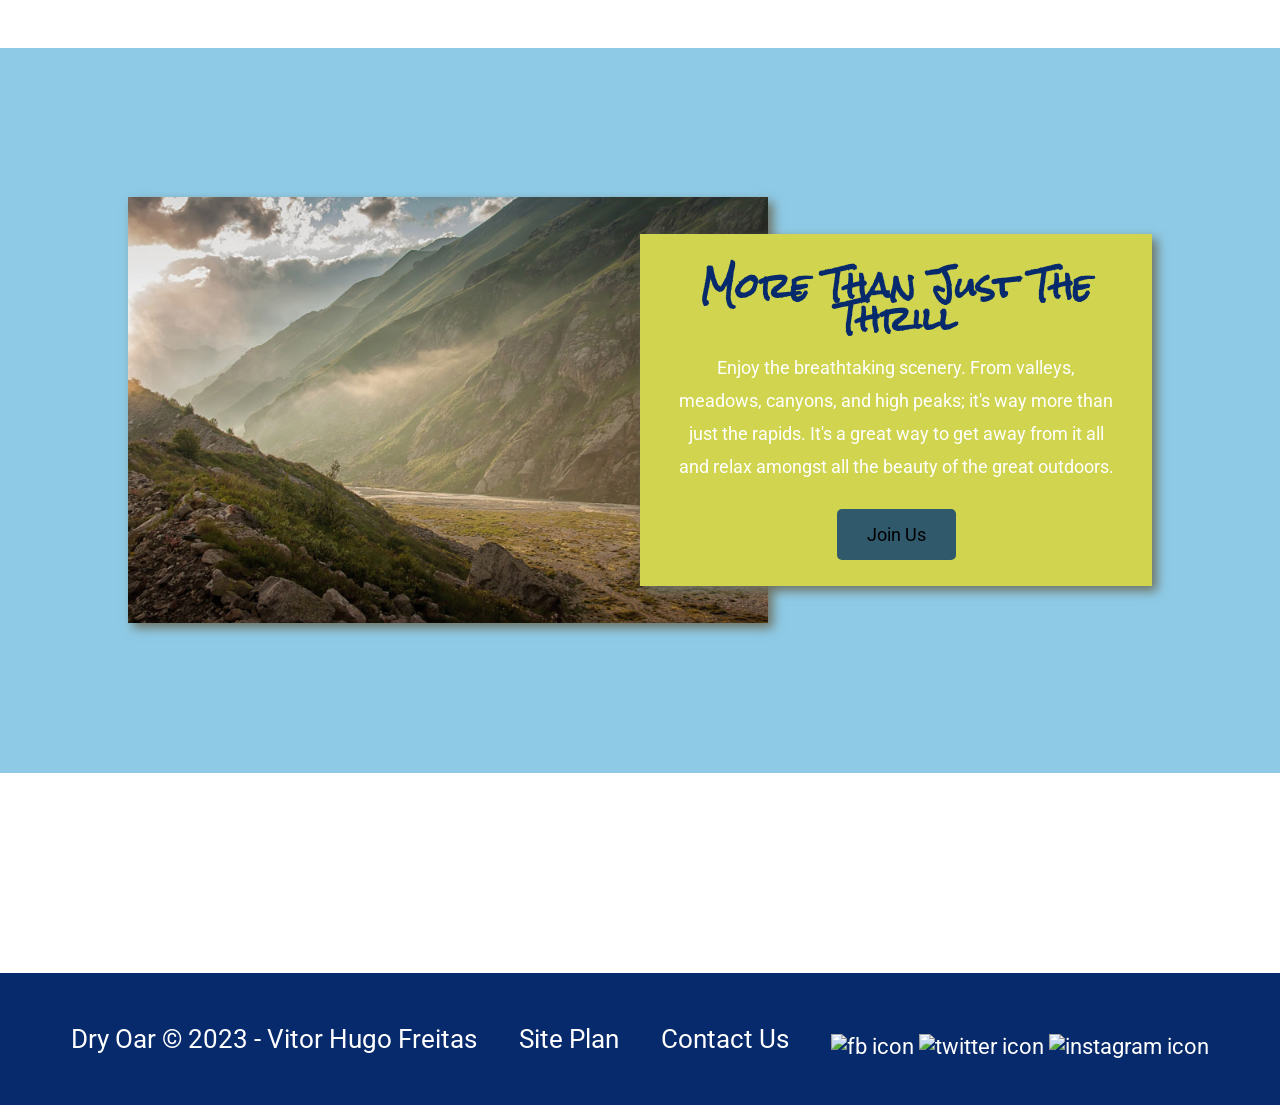
==== commit 05410eff: "byui" ====
--- a/index.html
+++ b/index.html
@@ -56,21 +56,21 @@
             </section>
         </main>
         <footer>
-            <p>Dry Oar &copy; 20XX - Jude Ebigide</p>
+            <p>Dry Oar &copy; 2023 - Vitor Hugo Freitas</p>
             <p><a href="site-plan-rafting.html">Site Plan</a></p>
             <p><a href="contactus.html">Contact Us</a></p>
             <div class="social">
                 <a href="https://www.facebook.com/vitorhsfreitas">
-                    <img src="images/facebook.png" alt="fb icon">
+                    <img src="wwr/images/facebook.png" alt="fb icon">
                 </a>
                 <a href="https://twitter.com/VitorhFreitas">
-                    <img src="images/twitter.png" alt="twitter icon">
+                    <img src="wwr/images/twitter.png" alt="twitter icon">
                 </a>
                 <a href="https://www.instagram.com/vitorhfreitas84">
-                    <img src="images/instagram.png" alt="instagram icon">
+                    <img src="wwr/images/instagram.png" alt="instagram icon">
                 </a>
             </div>
         </footer>
     </div>
 </body>
-</html>+</html>
